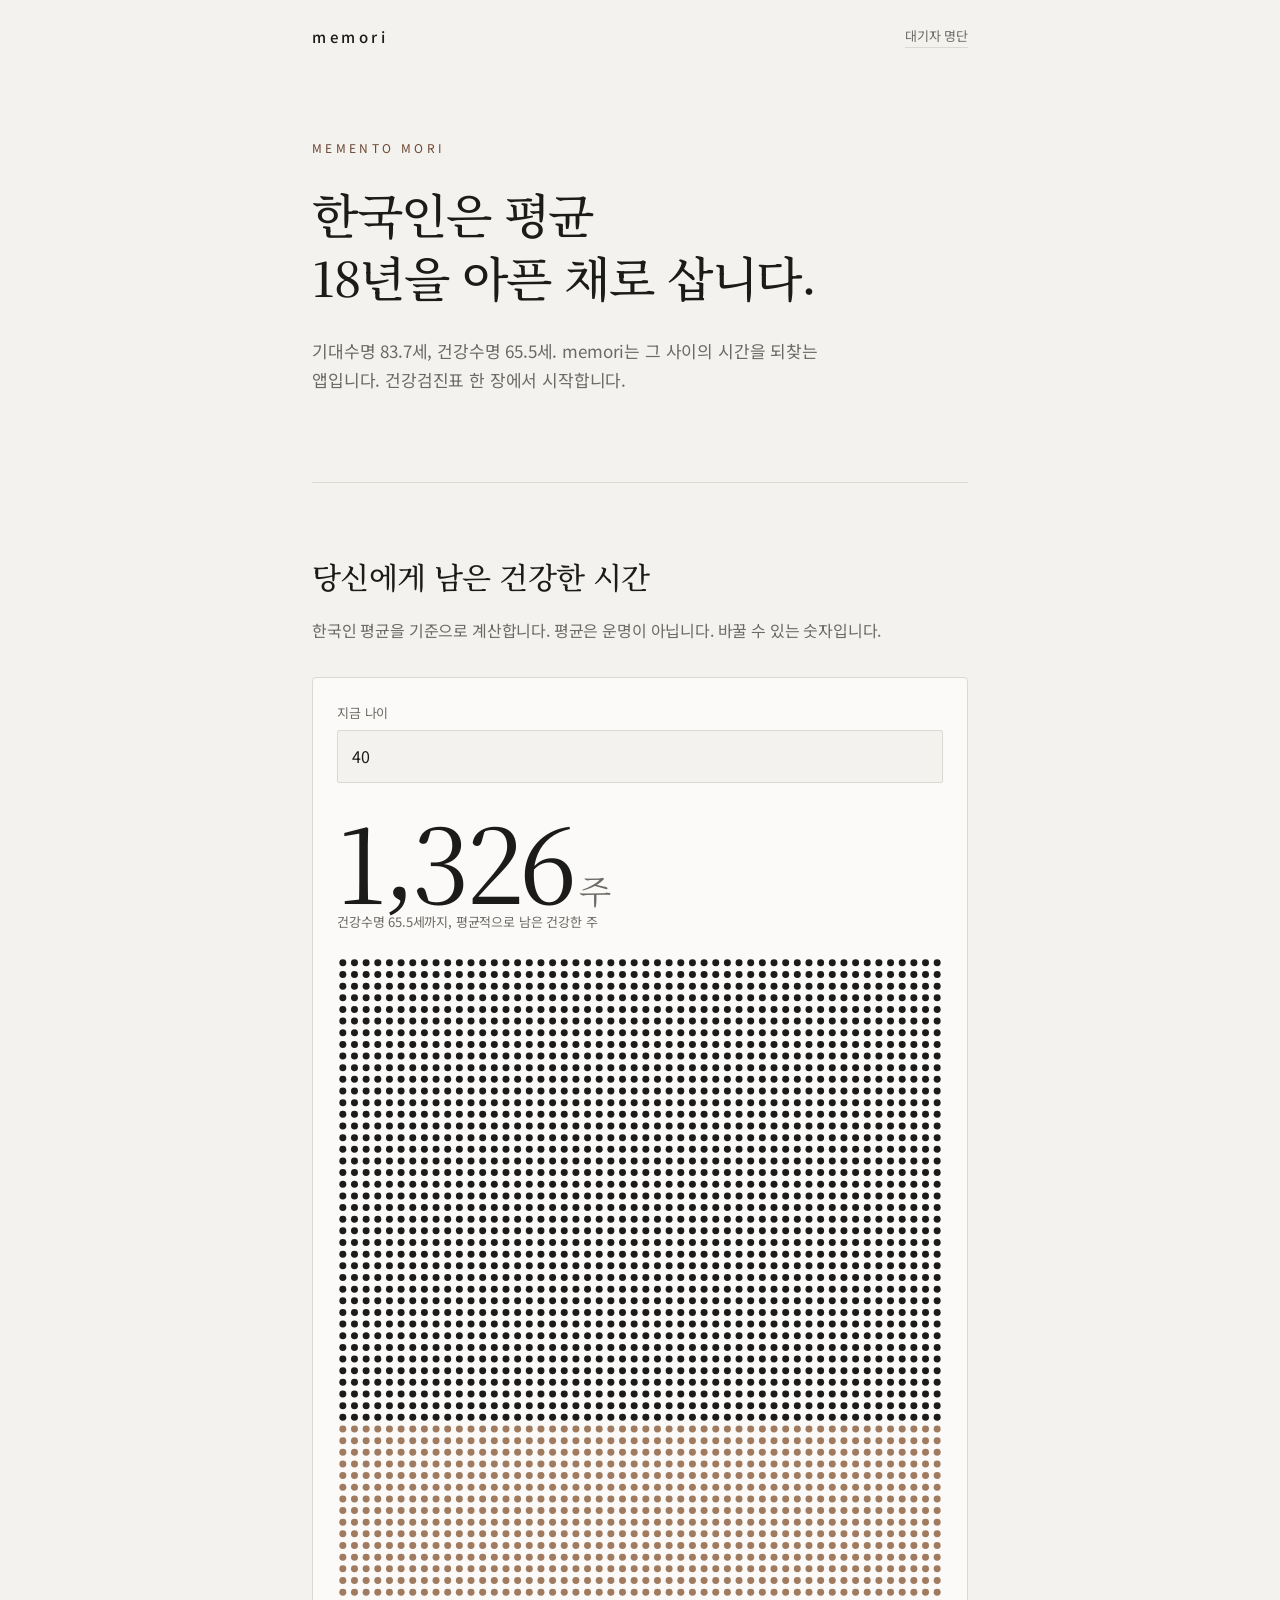
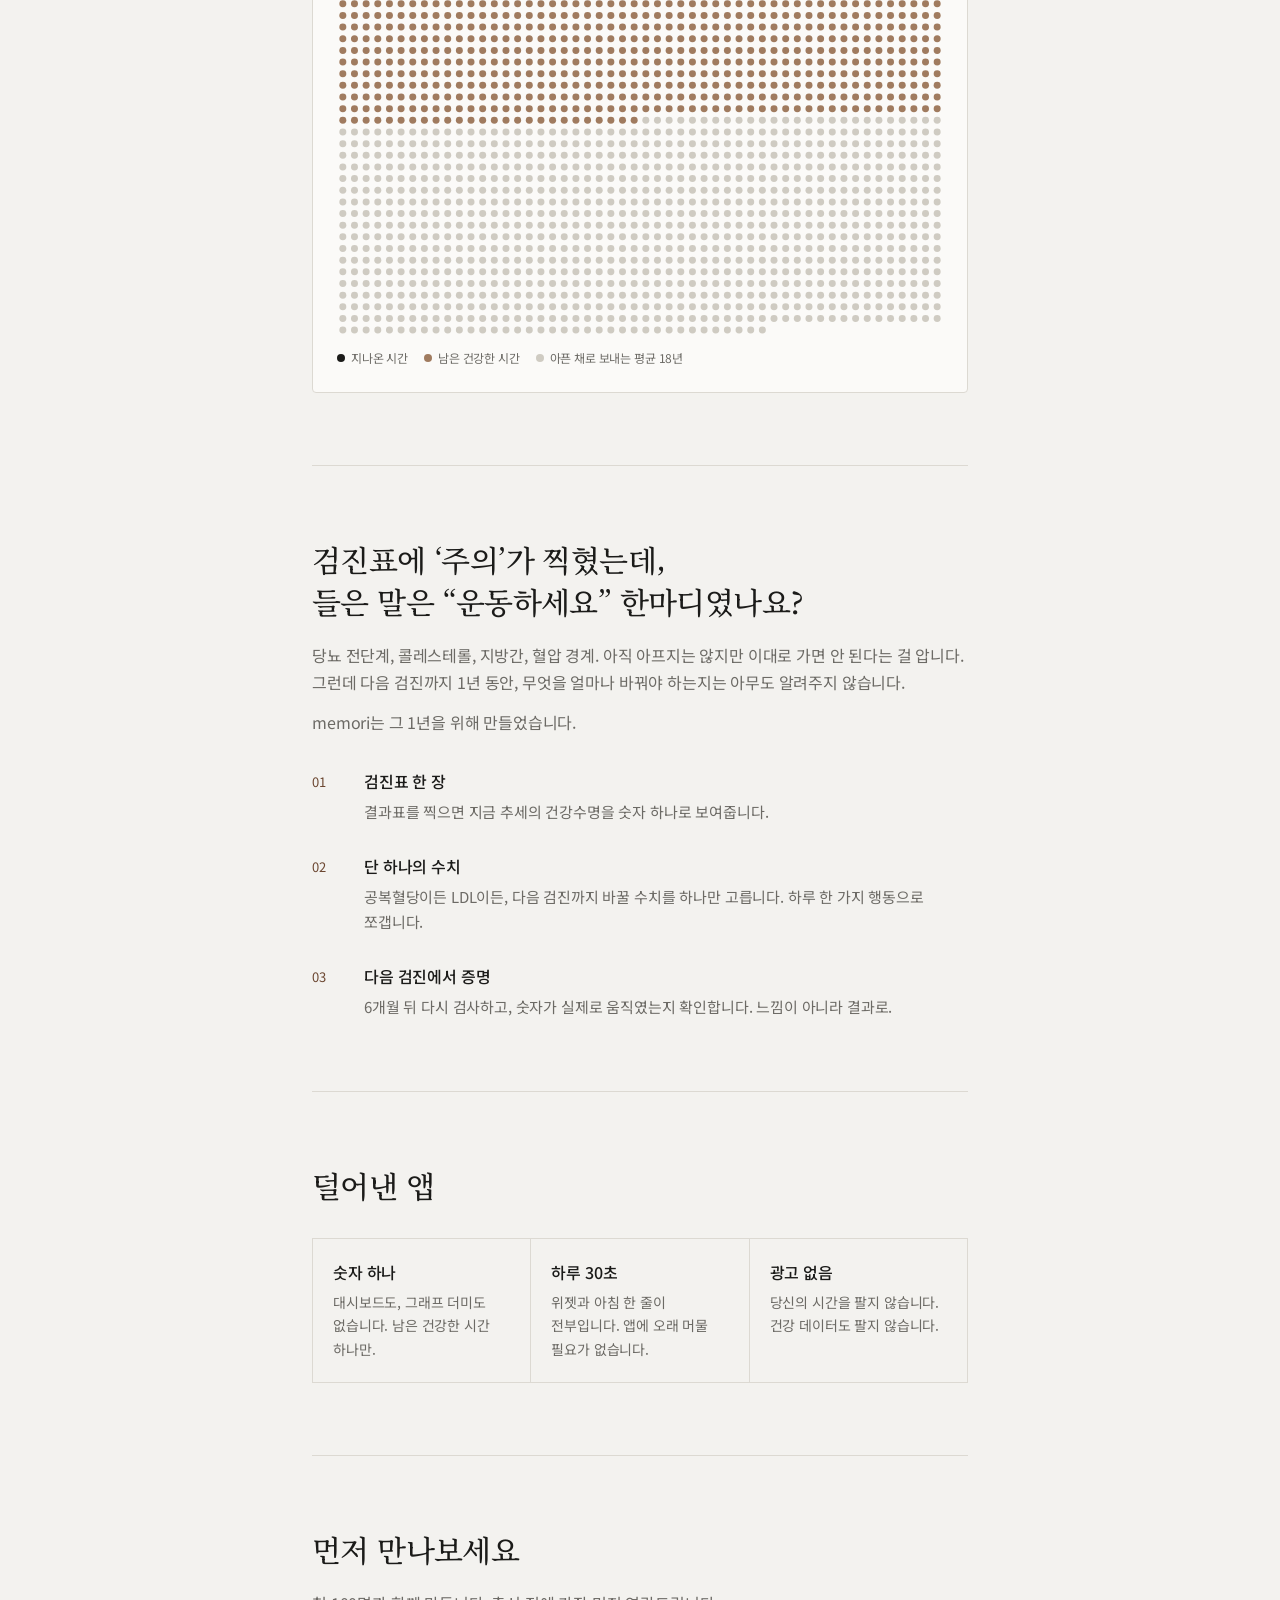
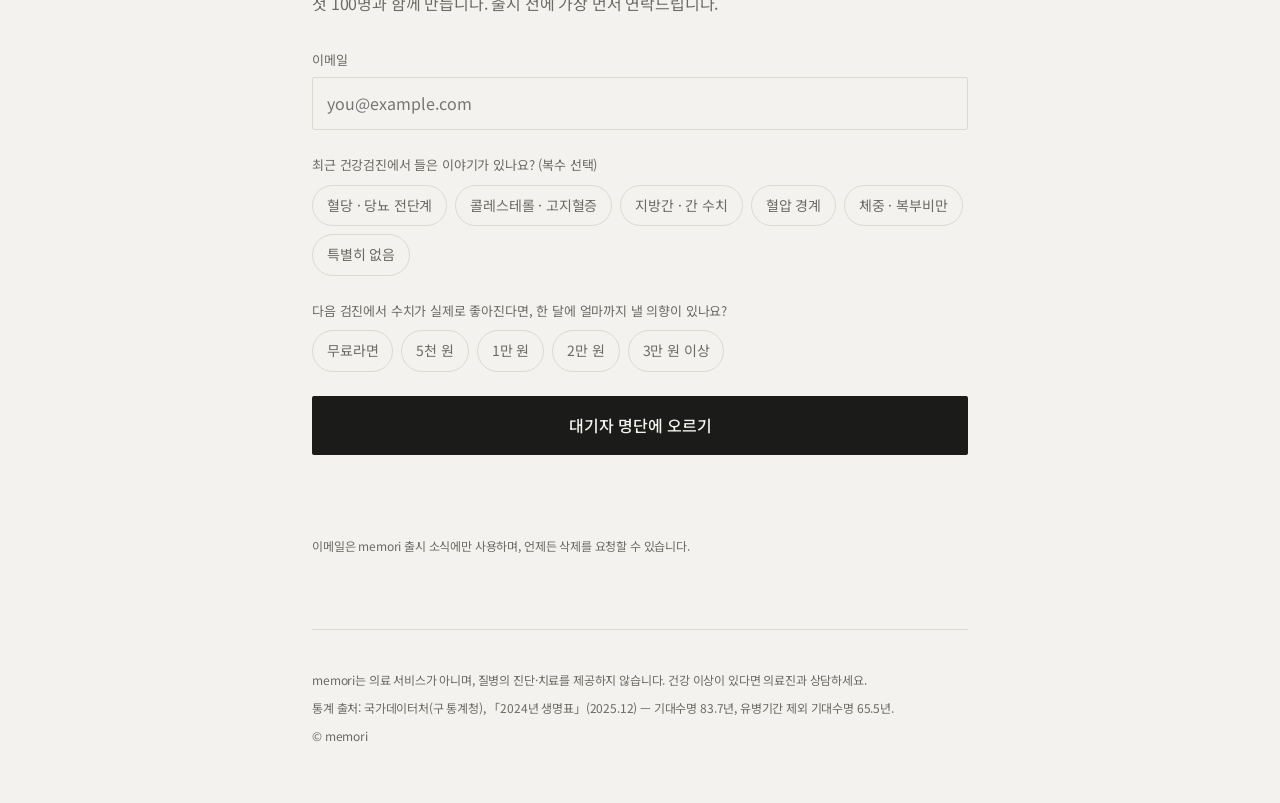
==== memori/index.html @ 3854096e "Add memori v2 waitlist landing pages and PRD draft Two demand-test landing pages (healthspan at /mem" ====
<!DOCTYPE html>
<html lang="ko">
<head>
  <meta charset="UTF-8">
  <meta name="viewport" content="width=device-width, initial-scale=1.0">
  <title>memori — 건강수명</title>
  <meta name="description" content="한국인은 평균 18년을 아픈 채로 삽니다. memori는 건강검진표 한 장에서 시작해 그 시간을 되찾는 앱입니다.">
  <meta property="og:title" content="memori — 남은 건강한 시간">
  <meta property="og:description" content="기대수명 83.7세, 건강수명 65.5세. 그 사이의 18년을 되찾는 앱.">
  <link rel="preconnect" href="https://fonts.googleapis.com">
  <link rel="preconnect" href="https://fonts.gstatic.com" crossorigin>
  <link href="https://fonts.googleapis.com/css2?family=Noto+Sans+KR:wght@400;500&family=Noto+Serif+KR:wght@400;500&display=swap" rel="stylesheet">
  <link rel="stylesheet" href="assets/style.css">
</head>
<body>
  <div class="wrap">
    <header class="top">
      <a class="mark" href="./">memori</a>
      <a class="cta-link" href="#join">대기자 명단</a>
    </header>

    <main>
      <section class="hero">
        <p class="eyebrow">Memento mori</p>
        <h1>한국인은 평균<br>18년을 아픈 채로 삽니다.</h1>
        <p class="lead">기대수명 83.7세, 건강수명 65.5세. memori는 그 사이의 시간을 되찾는 앱입니다. 건강검진표 한 장에서 시작합니다.</p>
      </section>

      <section class="reveal" aria-labelledby="calc-title">
        <h2 id="calc-title">당신에게 남은 건강한 시간</h2>
        <p class="muted">한국인 평균을 기준으로 계산합니다. 평균은 운명이 아닙니다. 바꿀 수 있는 숫자입니다.</p>

        <div class="calc">
          <div class="calc-row">
            <div class="field">
              <label for="age">지금 나이</label>
              <input id="age" type="number" inputmode="numeric" min="1" max="100" value="40">
            </div>
          </div>

          <div>
            <div class="figure"><span id="healthy-weeks">1,326</span><span class="figure-unit">주</span></div>
            <p class="muted small" id="healthy-note">건강수명 65.5세까지, 평균적으로 남은 건강한 주</p>
          </div>

          <canvas class="weeks" id="weeks" role="img" aria-label="한 칸이 한 주인 인생 달력"></canvas>
          <div class="legend">
            <span style="--c: var(--lived)">지나온 시간</span>
            <span style="--c: var(--healthy)">남은 건강한 시간</span>
            <span style="--c: var(--unwell)">아픈 채로 보내는 평균 18년</span>
          </div>
        </div>
      </section>

      <section class="reveal">
        <h2>검진표에 ‘주의’가 찍혔는데,<br>들은 말은 “운동하세요” 한마디였나요?</h2>
        <p class="muted">당뇨 전단계, 콜레스테롤, 지방간, 혈압 경계. 아직 아프지는 않지만 이대로 가면 안 된다는 걸 압니다. 그런데 다음 검진까지 1년 동안, 무엇을 얼마나 바꿔야 하는지는 아무도 알려주지 않습니다.</p>
        <p class="muted">memori는 그 1년을 위해 만들었습니다.</p>

        <ol class="steps">
          <li>
            <div>
              <h3>검진표 한 장</h3>
              <p>결과표를 찍으면 지금 추세의 건강수명을 숫자 하나로 보여줍니다.</p>
            </div>
          </li>
          <li>
            <div>
              <h3>단 하나의 수치</h3>
              <p>공복혈당이든 LDL이든, 다음 검진까지 바꿀 수치를 하나만 고릅니다. 하루 한 가지 행동으로 쪼갭니다.</p>
            </div>
          </li>
          <li>
            <div>
              <h3>다음 검진에서 증명</h3>
              <p>6개월 뒤 다시 검사하고, 숫자가 실제로 움직였는지 확인합니다. 느낌이 아니라 결과로.</p>
            </div>
          </li>
        </ol>
      </section>

      <section class="reveal">
        <h2>덜어낸 앱</h2>
        <div class="principles">
          <div><strong>숫자 하나</strong><p>대시보드도, 그래프 더미도 없습니다. 남은 건강한 시간 하나만.</p></div>
          <div><strong>하루 30초</strong><p>위젯과 아침 한 줄이 전부입니다. 앱에 오래 머물 필요가 없습니다.</p></div>
          <div><strong>광고 없음</strong><p>당신의 시간을 팔지 않습니다. 건강 데이터도 팔지 않습니다.</p></div>
        </div>
      </section>

      <section class="reveal" id="join" aria-labelledby="join-title">
        <h2 id="join-title">먼저 만나보세요</h2>
        <p class="muted">첫 100명과 함께 만듭니다. 출시 전에 가장 먼저 연락드립니다.</p>

        <form class="waitlist" novalidate>
          <input type="hidden" name="variant" value="healthspan">

          <div class="field">
            <label for="email">이메일</label>
            <input id="email" name="email" type="email" autocomplete="email" placeholder="you@example.com" required>
          </div>

          <fieldset class="fieldset">
            <legend>최근 건강검진에서 들은 이야기가 있나요? (복수 선택)</legend>
            <div class="chips">
              <label><input type="checkbox" name="finding" value="blood_sugar"><span>혈당 · 당뇨 전단계</span></label>
              <label><input type="checkbox" name="finding" value="cholesterol"><span>콜레스테롤 · 고지혈증</span></label>
              <label><input type="checkbox" name="finding" value="fatty_liver"><span>지방간 · 간 수치</span></label>
              <label><input type="checkbox" name="finding" value="blood_pressure"><span>혈압 경계</span></label>
              <label><input type="checkbox" name="finding" value="weight"><span>체중 · 복부비만</span></label>
              <label><input type="checkbox" name="finding" value="none"><span>특별히 없음</span></label>
            </div>
          </fieldset>

          <fieldset class="fieldset">
            <legend>다음 검진에서 수치가 실제로 좋아진다면, 한 달에 얼마까지 낼 의향이 있나요?</legend>
            <div class="chips">
              <label><input type="radio" name="wtp" value="0"><span>무료라면</span></label>
              <label><input type="radio" name="wtp" value="5000"><span>5천 원</span></label>
              <label><input type="radio" name="wtp" value="10000"><span>1만 원</span></label>
              <label><input type="radio" name="wtp" value="20000"><span>2만 원</span></label>
              <label><input type="radio" name="wtp" value="30000+"><span>3만 원 이상</span></label>
            </div>
          </fieldset>

          <button class="submit" type="submit">대기자 명단에 오르기</button>
          <p class="form-status" role="status" aria-live="polite"></p>
          <p class="consent">이메일은 memori 출시 소식에만 사용하며, 언제든 삭제를 요청할 수 있습니다.</p>
        </form>
      </section>
    </main>

    <footer>
      <p>memori는 의료 서비스가 아니며, 질병의 진단·치료를 제공하지 않습니다. 건강 이상이 있다면 의료진과 상담하세요.</p>
      <p>통계 출처: 국가데이터처(구 통계청), 「2024년 생명표」(2025.12) — 기대수명 83.7년, 유병기간 제외 기대수명 65.5년.</p>
      <p>© memori</p>
    </footer>
  </div>

  <script src="assets/waitlist.js"></script>
  <script>
    // Korea, 2024 life tables (국가데이터처, 2025.12)
    const LIFE_EXPECTANCY = 83.7;
    const HEALTHSPAN = 65.5;
    const WEEKS_PER_YEAR = 52;

    const ageInput = document.getElementById('age');
    const weeksOut = document.getElementById('healthy-weeks');
    const noteOut = document.getElementById('healthy-note');
    const canvas = document.getElementById('weeks');

    function currentAge() {
      const v = parseInt(ageInput.value, 10);
      return Number.isFinite(v) ? Math.min(Math.max(v, 0), 100) : 0;
    }

    function render() {
      const age = currentAge();
      const healthyWeeks = Math.max(0, Math.round((HEALTHSPAN - age) * WEEKS_PER_YEAR));

      weeksOut.textContent = healthyWeeks.toLocaleString('ko-KR');
      noteOut.textContent = healthyWeeks > 0
        ? '건강수명 65.5세까지, 평균적으로 남은 건강한 주'
        : '평균 건강수명을 지났습니다. 지금부터의 한 주 한 주가 평균을 넘어서는 시간입니다.';

      drawWeeks(age);
    }

    function drawWeeks(age) {
      const rows = Math.ceil(LIFE_EXPECTANCY);
      const width = canvas.clientWidth;
      const cell = width / WEEKS_PER_YEAR;
      const height = cell * rows;
      const dpr = window.devicePixelRatio || 1;

      canvas.width = Math.round(width * dpr);
      canvas.height = Math.round(height * dpr);
      canvas.style.height = height + 'px';

      const ctx = canvas.getContext('2d');
      ctx.setTransform(dpr, 0, 0, dpr, 0, 0);
      ctx.clearRect(0, 0, width, height);

      const lived = age * WEEKS_PER_YEAR;
      const healthyEnd = HEALTHSPAN * WEEKS_PER_YEAR;
      const lifeEnd = LIFE_EXPECTANCY * WEEKS_PER_YEAR;
      const colors = { lived: cssVar('--lived'), healthy: cssVar('--healthy'), unwell: cssVar('--unwell') };
      const r = Math.max(0.8, cell * 0.3);

      for (let i = 0; i < rows * WEEKS_PER_YEAR && i < lifeEnd; i++) {
        const x = (i % WEEKS_PER_YEAR) * cell + cell / 2;
        const y = Math.floor(i / WEEKS_PER_YEAR) * cell + cell / 2;
        ctx.fillStyle = i < lived ? colors.lived : i < healthyEnd ? colors.healthy : colors.unwell;
        ctx.beginPath();
        ctx.arc(x, y, r, 0, Math.PI * 2);
        ctx.fill();
      }
    }

    ageInput.addEventListener('input', render);
    window.addEventListener('resize', render);
    window.matchMedia('(prefers-color-scheme: dark)').addEventListener('change', render);
    document.addEventListener('DOMContentLoaded', render);
  </script>
</body>
</html>
---- memori/assets/style.css ----
/* memori — shared landing styles
   Aluminum, walnut, ink. Frugal, never shabby. */

:root {
  --bg: #f3f2ef;
  --surface: #fbfaf8;
  --ink: #1b1b19;
  --muted: #6c6a65;
  --line: #dcd9d2;
  --walnut: #6b4630;
  --walnut-soft: #a07b5f;
  --lived: #1b1b19;
  --healthy: #a07b5f;
  --unwell: #cfcbc2;
  --danger: #9b3b2a;
  color-scheme: light;
}

@media (prefers-color-scheme: dark) {
  :root:not([data-theme="light"]) {
    --bg: #121211;
    --surface: #1a1a18;
    --ink: #ecebe7;
    --muted: #9a978f;
    --line: #2e2d2a;
    --walnut: #c19a78;
    --walnut-soft: #8f6c52;
    --lived: #ecebe7;
    --healthy: #b08b6a;
    --unwell: #3a3935;
    --danger: #e08a74;
    color-scheme: dark;
  }
}

:root[data-theme="dark"] {
  --bg: #121211;
  --surface: #1a1a18;
  --ink: #ecebe7;
  --muted: #9a978f;
  --line: #2e2d2a;
  --walnut: #c19a78;
  --walnut-soft: #8f6c52;
  --lived: #ecebe7;
  --healthy: #b08b6a;
  --unwell: #3a3935;
  --danger: #e08a74;
  color-scheme: dark;
}

* { box-sizing: border-box; margin: 0; padding: 0; }

html { -webkit-text-size-adjust: 100%; }

body {
  background: var(--bg);
  color: var(--ink);
  font-family: 'Noto Sans KR', -apple-system, BlinkMacSystemFont, sans-serif;
  font-weight: 400;
  line-height: 1.7;
  letter-spacing: -0.01em;
  word-break: keep-all;
  overflow-x: hidden;
}

.serif { font-family: 'Noto Serif KR', Georgia, serif; }

.wrap {
  max-width: 720px;
  margin: 0 auto;
  padding: 0 16px;
}

@media (min-width: 640px) {
  .wrap { padding: 0 32px; }
}

/* Header */
.top {
  display: flex;
  justify-content: space-between;
  align-items: center;
  padding: 24px 0;
}

.mark {
  font-size: 15px;
  font-weight: 500;
  letter-spacing: 0.24em;
  text-transform: lowercase;
  color: var(--ink);
  text-decoration: none;
}

.top a.cta-link {
  font-size: 13px;
  color: var(--muted);
  text-decoration: none;
  border-bottom: 1px solid var(--line);
}

/* Sections */
section { padding: 72px 0; border-top: 1px solid var(--line); }
section.hero { border-top: none; padding: 64px 0 88px; }

.eyebrow {
  font-size: 12px;
  letter-spacing: 0.28em;
  text-transform: uppercase;
  color: var(--walnut);
  margin-bottom: 24px;
}

h1 {
  font-family: 'Noto Serif KR', Georgia, serif;
  font-weight: 500;
  font-size: clamp(30px, 7vw, 48px);
  line-height: 1.32;
  letter-spacing: -0.03em;
  margin-bottom: 28px;
}

h2 {
  font-family: 'Noto Serif KR', Georgia, serif;
  font-weight: 500;
  font-size: clamp(22px, 5vw, 30px);
  line-height: 1.4;
  letter-spacing: -0.02em;
  margin-bottom: 20px;
}

.lead { font-size: 17px; color: var(--muted); max-width: 34em; }
p + p { margin-top: 12px; }
.muted { color: var(--muted); }
.small { font-size: 13px; }

/* Big number */
.figure {
  font-family: 'Noto Serif KR', Georgia, serif;
  font-size: clamp(56px, 16vw, 104px);
  font-weight: 400;
  line-height: 1;
  letter-spacing: -0.04em;
  font-variant-numeric: tabular-nums;
}

.figure-unit { font-size: 0.32em; letter-spacing: 0; margin-left: 6px; color: var(--muted); }

/* Calculator */
.calc {
  background: var(--surface);
  border: 1px solid var(--line);
  border-radius: 4px;
  padding: 24px;
  margin-top: 32px;
}

.calc-row {
  display: flex;
  flex-wrap: wrap;
  gap: 16px;
  margin-bottom: 24px;
}

.field { display: flex; flex-direction: column; gap: 6px; flex: 1 1 140px; }
.field label, .fieldset legend { font-size: 13px; color: var(--muted); }

input[type="number"], input[type="email"] {
  width: 100%;
  font: inherit;
  font-size: 16px;
  color: var(--ink);
  background: var(--bg);
  border: 1px solid var(--line);
  border-radius: 2px;
  padding: 12px 14px;
  outline: none;
  transition: border-color .2s;
}

input:focus { border-color: var(--walnut); }

canvas.weeks { display: block; width: 100%; margin-top: 24px; }

.legend { display: flex; flex-wrap: wrap; gap: 16px; margin-top: 12px; font-size: 12px; color: var(--muted); }
.legend span::before {
  content: '';
  display: inline-block;
  width: 8px; height: 8px;
  margin-right: 6px;
  vertical-align: 1px;
  border-radius: 50%;
  background: var(--c);
}

/* Steps */
.steps { list-style: none; counter-reset: s; display: grid; gap: 28px; margin-top: 32px; }
.steps li { counter-increment: s; display: grid; grid-template-columns: 40px 1fr; gap: 12px; }
.steps li::before {
  content: counter(s, decimal-leading-zero);
  font-size: 13px;
  color: var(--walnut);
  font-variant-numeric: tabular-nums;
  padding-top: 3px;
}
.steps h3 { font-size: 16px; font-weight: 500; margin-bottom: 4px; }
.steps p { color: var(--muted); font-size: 15px; }

.principles { display: grid; grid-template-columns: repeat(auto-fit, minmax(180px, 1fr)); gap: 1px; background: var(--line); border: 1px solid var(--line); margin-top: 32px; }
.principles div { background: var(--bg); padding: 20px; }
.principles strong { display: block; font-weight: 500; margin-bottom: 4px; }
.principles p { font-size: 14px; color: var(--muted); }

/* Form */
form.waitlist { margin-top: 32px; display: grid; gap: 24px; }

.fieldset { border: none; display: grid; gap: 8px; }
.fieldset legend { margin-bottom: 8px; }

.chips { display: flex; flex-wrap: wrap; gap: 8px; }
.chips label { cursor: pointer; }
.chips input { position: absolute; opacity: 0; pointer-events: none; }
.chips span {
  display: inline-block;
  font-size: 14px;
  padding: 8px 14px;
  border: 1px solid var(--line);
  border-radius: 999px;
  color: var(--muted);
  transition: all .2s;
}
.chips input:checked + span { border-color: var(--ink); color: var(--ink); background: var(--surface); }
.chips input:focus-visible + span { outline: 2px solid var(--walnut); outline-offset: 2px; }

button.submit {
  font: inherit;
  font-size: 16px;
  font-weight: 500;
  color: var(--bg);
  background: var(--ink);
  border: none;
  border-radius: 2px;
  padding: 16px 20px;
  cursor: pointer;
  transition: opacity .2s;
}
button.submit:hover { opacity: .86; }
button.submit:disabled { opacity: .4; cursor: default; }

.form-status { font-size: 14px; min-height: 1.5em; }
.form-status.ok { color: var(--walnut); }
.form-status.err { color: var(--danger); }

.consent { font-size: 12px; color: var(--muted); }

/* Footer */
footer { border-top: 1px solid var(--line); padding: 40px 0 56px; font-size: 12px; color: var(--muted); }
footer p + p { margin-top: 8px; }
footer a { color: inherit; }

/* Motion */
.reveal { opacity: 0; transform: translateY(16px); transition: opacity .9s ease, transform .9s ease; }
.reveal.in { opacity: 1; transform: none; }

@media (prefers-reduced-motion: reduce) {
  .reveal { opacity: 1; transform: none; transition: none; }
}
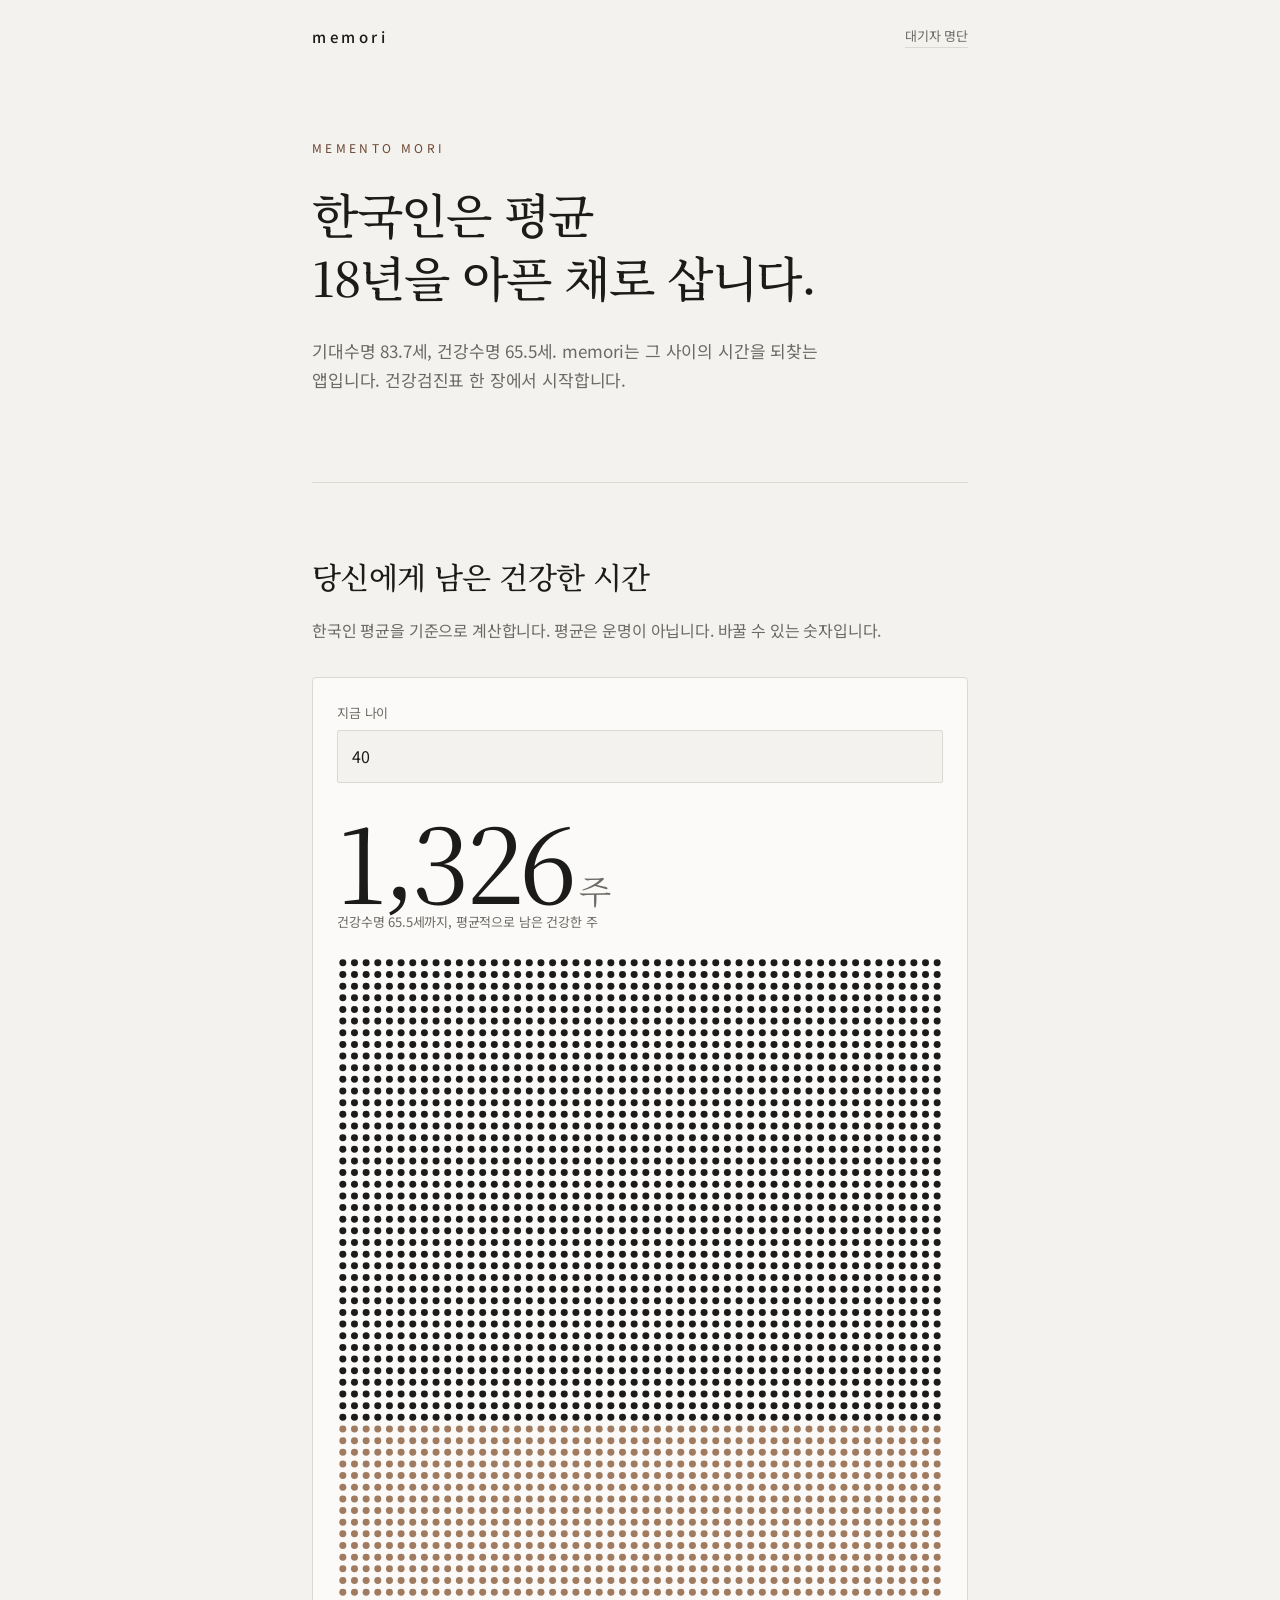
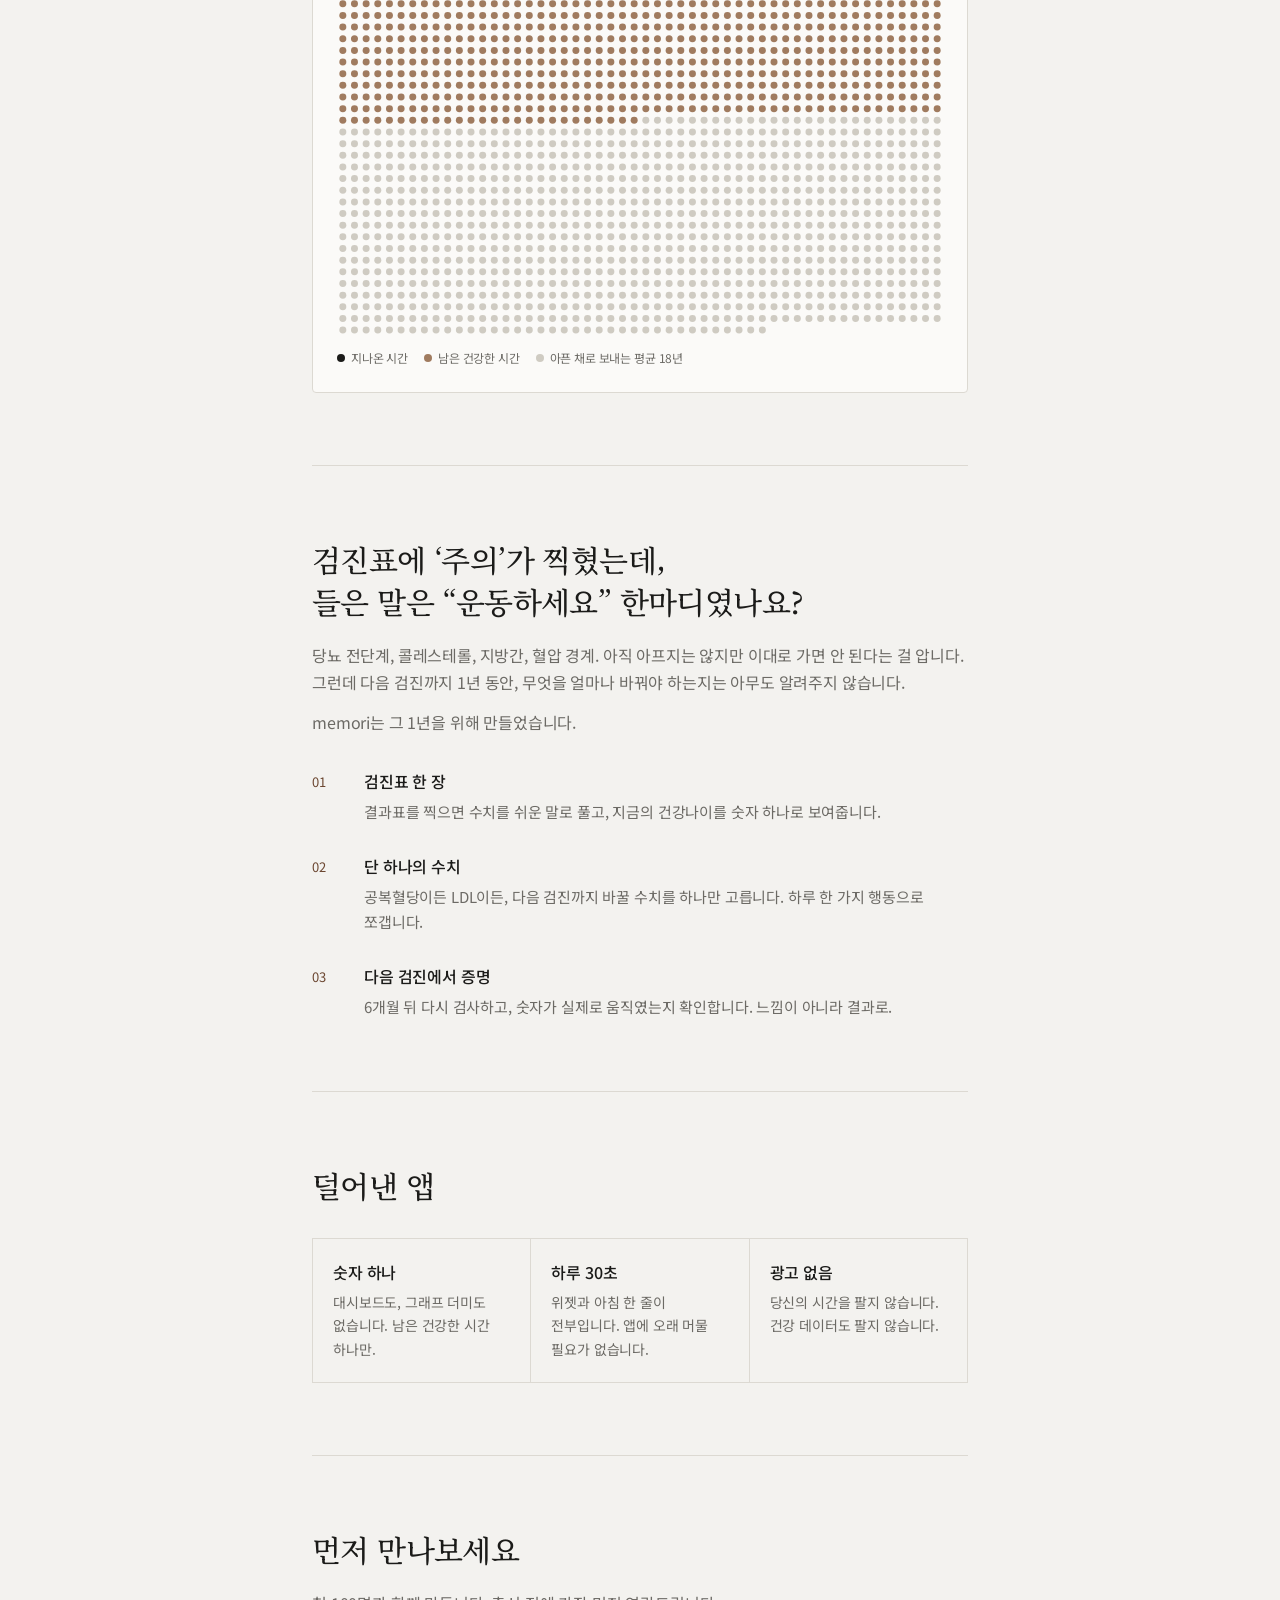
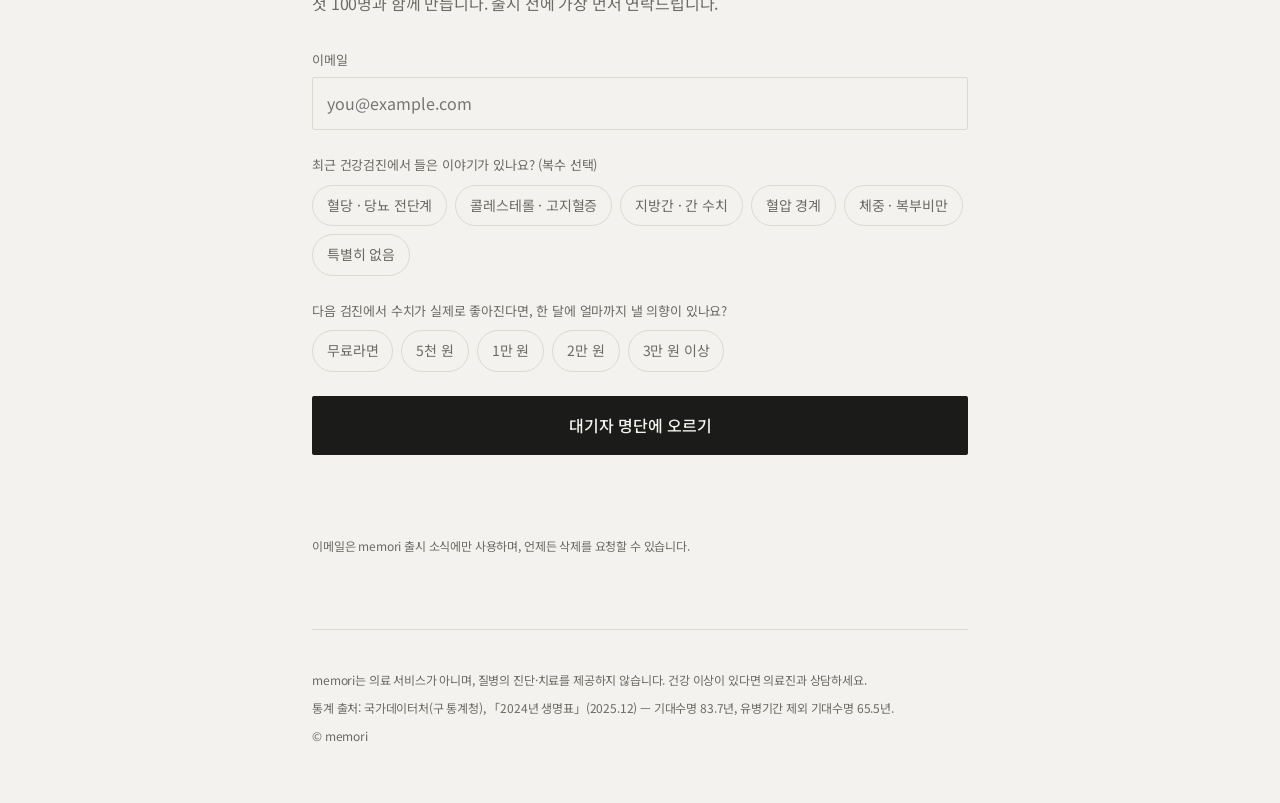
==== commit 03237710: "Add memori v2 market research and align PRD with findings Research covers healthspan and parent-care" ====
--- a/memori/index.html
+++ b/memori/index.html
@@ -61,7 +61,7 @@
           <li>
             <div>
               <h3>검진표 한 장</h3>
-              <p>결과표를 찍으면 지금 추세의 건강수명을 숫자 하나로 보여줍니다.</p>
+              <p>결과표를 찍으면 수치를 쉬운 말로 풀고, 지금의 건강나이를 숫자 하나로 보여줍니다.</p>
             </div>
           </li>
           <li>
